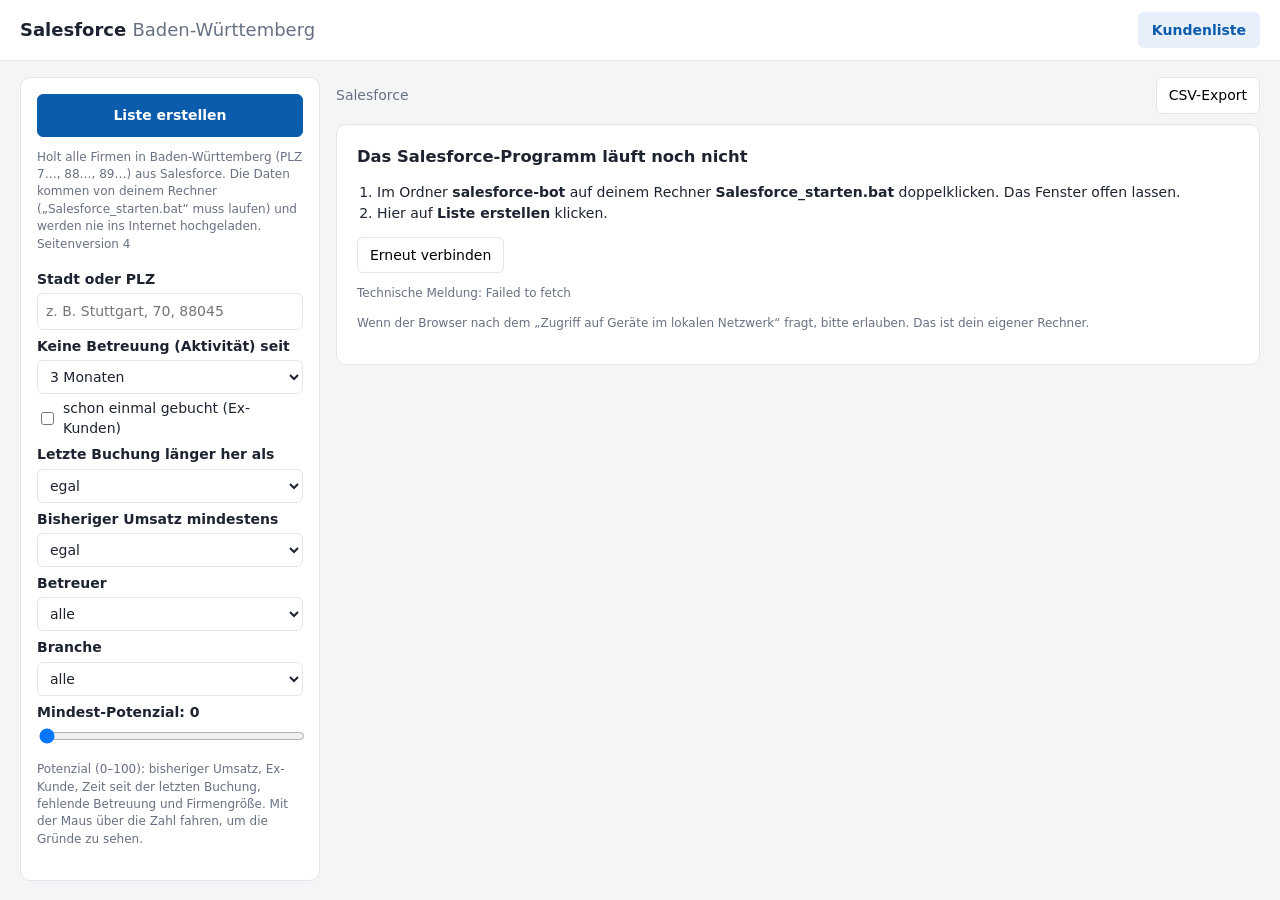
==== salesforce-bot/ui/index.html @ a7c60b18 "Local Salesforce page served by server.py (no GitHub Pages needed) Co-Authored-By: Claude Sonnet 5.5" ====
<!doctype html>
<html lang="de">
<head>
  <meta charset="utf-8">
  <meta name="viewport" content="width=device-width, initial-scale=1">
  <title>Salesforce-Liste</title>
  <link rel="stylesheet" href="style.css">
</head>
<body>
<header>
  <h1>Salesforce <span>Baden-Württemberg</span></h1>
  <nav id="tabs"><button class="active">Kundenliste</button></nav>
</header>
<div class="layout">
  <aside>
    <section>
      <button class="primary" id="sf-run">Liste erstellen</button>
      <button id="sf-login" hidden style="width:100%;margin-top:8px">Bei Salesforce einloggen</button>
      <div class="stand" id="sf-info"></div>
      <p class="hint">Holt alle Firmen in Baden-Württemberg (PLZ 7…, 88…, 89…) aus Salesforce. Die Daten kommen von deinem Rechner („Salesforce_starten.bat“ muss laufen) und werden nie ins Internet hochgeladen. <span id="sf-version">Seitenversion 4</span></p>
    </section>

    <section id="sf-filters">
      <label for="sf-text">Stadt oder PLZ</label>
      <input type="search" id="sf-text" placeholder="z. B. Stuttgart, 70, 88045">
      <label for="sf-idle">Keine Betreuung (Aktivität) seit</label>
      <select id="sf-idle">
        <option value="0">egal</option>
        <option value="1">1 Monat</option>
        <option value="2">2 Monaten</option>
        <option value="3" selected>3 Monaten</option>
        <option value="6">6 Monaten</option>
        <option value="12">12 Monaten</option>
      </select>
      <label class="check"><input type="checkbox" id="sf-booked"> schon einmal gebucht (Ex-Kunden)</label>
      <label for="sf-lastbook">Letzte Buchung länger her als</label>
      <select id="sf-lastbook">
        <option value="0">egal</option>
        <option value="6">6 Monate</option>
        <option value="12">12 Monate</option>
        <option value="24">24 Monate</option>
      </select>
      <label for="sf-minrev">Bisheriger Umsatz mindestens</label>
      <select id="sf-minrev">
        <option value="0">egal</option>
        <option value="1000">1.000 €</option>
        <option value="10000">10.000 €</option>
        <option value="50000">50.000 €</option>
        <option value="100000">100.000 €</option>
      </select>
      <label for="sf-owner">Betreuer</label>
      <select id="sf-owner"><option value="">alle</option></select>
      <label for="sf-branche">Branche</label>
      <select id="sf-branche"><option value="">alle</option></select>
      <label for="sf-minscore">Mindest-Potenzial: <b id="sf-minscore-val">0</b></label>
      <input type="range" id="sf-minscore" min="0" max="100" step="5" value="0">
      <p class="hint">Potenzial (0–100): bisheriger Umsatz, Ex-Kunde, Zeit seit der letzten Buchung, fehlende Betreuung und Firmengröße. Mit der Maus über die Zahl fahren, um die Gründe zu sehen.</p>
    </section>

  </aside>
  <main>
    <div class="toolbar">
      <div id="summary">Noch keine Liste erstellt.</div>
      <div class="actions"><button id="export">CSV-Export</button></div>
    </div>
    <div id="status-msg" hidden></div>
    <div id="results"></div>
  </main>
</div>
<script src="shim.js"></script>
<script src="salesforce.js"></script>
<script>
  document.getElementById("export").onclick = exportSalesforce;
  state.tab = "salesforce";
  render();
</script>
</body>
</html>
---- salesforce-bot/ui/style.css ----
:root {
  --bg: #f4f5f7;
  --panel: #ffffff;
  --text: #1d2330;
  --muted: #687083;
  --line: #e2e5ea;
  --accent: #0b5cad;
  --accent-soft: #e6effa;
  --good: #1f7a3d;
  --good-soft: #e3f4e8;
  --warn: #9a5b00;
  --warn-soft: #fdf1dc;
  --bad: #b3261e;
}
* { box-sizing: border-box; }
body { margin: 0; font: 14px/1.45 system-ui, -apple-system, "Segoe UI", Roboto, sans-serif; background: var(--bg); color: var(--text); }
header { display: flex; align-items: center; justify-content: space-between; flex-wrap: wrap; gap: 12px; padding: 12px 20px; background: var(--panel); border-bottom: 1px solid var(--line); position: sticky; top: 0; z-index: 1000; }
h1 { font-size: 18px; margin: 0; }
h1 span { color: var(--muted); font-weight: 500; }
#tabs { display: flex; gap: 4px; flex-wrap: wrap; }
#tabs button { border: 0; background: none; padding: 8px 14px; border-radius: 6px; font: inherit; cursor: pointer; color: var(--muted); }
#tabs button.active { background: var(--accent-soft); color: var(--accent); font-weight: 600; }

.layout { display: grid; grid-template-columns: 300px 1fr; gap: 16px; padding: 16px 20px; }
@media (max-width: 860px) { .layout { grid-template-columns: 1fr; padding: 12px 16px; } }

aside { background: var(--panel); border: 1px solid var(--line); border-radius: 10px; padding: 16px; align-self: start; position: sticky; top: 70px; max-height: calc(100vh - 90px); overflow: auto; }
aside section { margin-bottom: 16px; }
aside label { display: block; font-weight: 600; margin: 6px 0 4px; }
aside label.check { font-weight: 400; display: flex; gap: 6px; align-items: center; margin: 4px 0; }
aside label.small { font-size: 12px; color: var(--muted); }
select, input[type=search], textarea { width: 100%; padding: 7px 8px; border: 1px solid var(--line); border-radius: 6px; font: inherit; background: #fff; color: inherit; }
input[type=range] { width: 100%; }
.checklist { max-height: 260px; overflow: auto; border: 1px solid var(--line); border-radius: 6px; padding: 6px 8px; }
.checklist label { font-weight: 400; display: flex; gap: 6px; align-items: center; margin: 3px 0; }
.row-between { display: flex; justify-content: space-between; align-items: baseline; }
.links { font-size: 12px; }
a { color: var(--accent); }
button { font: inherit; padding: 7px 12px; border: 1px solid var(--line); background: #fff; border-radius: 6px; cursor: pointer; }
button:hover { border-color: var(--accent); }
button.primary { width: 100%; background: var(--accent); color: #fff; border-color: var(--accent); font-weight: 600; padding: 10px; }
button:disabled { opacity: .6; cursor: wait; }
.hint { font-size: 12px; color: var(--muted); }

main { min-width: 0; }
.toolbar { display: flex; justify-content: space-between; align-items: center; gap: 8px; flex-wrap: wrap; margin-bottom: 10px; }
.actions { display: flex; gap: 6px; }
#summary { color: var(--muted); }
#summary b { color: var(--text); }
#map { height: 380px; border-radius: 10px; border: 1px solid var(--line); margin-bottom: 12px; }
#status-msg { padding: 12px; border-radius: 8px; background: var(--warn-soft); color: var(--warn); margin-bottom: 12px; }
#status-msg.loading { background: var(--accent-soft); color: var(--accent); }

.table-wrap { background: var(--panel); border: 1px solid var(--line); border-radius: 10px; overflow-x: auto; }
table { border-collapse: collapse; width: 100%; }
th, td { text-align: left; padding: 9px 10px; border-bottom: 1px solid var(--line); vertical-align: top; }
th { font-size: 12px; text-transform: uppercase; letter-spacing: .03em; color: var(--muted); background: #fafbfc; position: sticky; top: 0; cursor: pointer; white-space: nowrap; }
tr:last-child td { border-bottom: 0; }
td.name { font-weight: 600; min-width: 180px; }
td .sub { font-weight: 400; color: var(--muted); font-size: 12px; }
td.contact a { display: block; white-space: nowrap; max-width: 220px; overflow: hidden; text-overflow: ellipsis; }
td textarea { min-width: 160px; min-height: 34px; font-size: 13px; resize: vertical; }
td select { min-width: 120px; }
.score { display: inline-block; min-width: 36px; text-align: center; padding: 2px 6px; border-radius: 12px; font-weight: 700; background: var(--accent-soft); color: var(--accent); }
.score.high { background: var(--good-soft); color: var(--good); }
.score.low { background: #eef0f3; color: var(--muted); }
.badge { display: inline-block; font-size: 11px; font-weight: 600; padding: 1px 6px; border-radius: 10px; margin: 2px 4px 0 0; }
.badge.new { background: var(--good-soft); color: var(--good); }
.badge.fresh { background: var(--accent); color: #fff; }
.badge.chain { background: #eef0f3; color: var(--muted); }
.badge.topic { background: var(--warn-soft); color: var(--warn); }
.more { padding: 12px; text-align: center; }

.news-list { display: grid; gap: 10px; }
.news-item { background: var(--panel); border: 1px solid var(--line); border-radius: 10px; padding: 12px 14px; display: flex; justify-content: space-between; gap: 12px; align-items: flex-start; }
.news-item a.title { font-weight: 600; text-decoration: none; color: var(--text); }
.news-item a.title:hover { color: var(--accent); }
.news-item .meta { color: var(--muted); font-size: 12px; margin-top: 4px; }
.empty { background: var(--panel); border: 1px dashed var(--line); border-radius: 10px; padding: 30px; text-align: center; color: var(--muted); }

[hidden] { display: none !important; }
.stand { font-size: 12px; color: var(--muted); margin-top: 8px; }
.backup { display: flex; gap: 6px; flex-wrap: wrap; margin-top: 8px; }
.backup button, .backup label.btn { font-size: 12px; padding: 5px 8px; border: 1px solid var(--line); border-radius: 6px; background: #fff; cursor: pointer; font-weight: 400; margin: 0; }
.checklist .count { margin-left: auto; color: var(--muted); font-size: 12px; font-variant-numeric: tabular-nums; }
.media-groups { margin: 2px 0 6px; }
td.near { min-width: 150px; font-variant-numeric: tabular-nums; }
.near-btn { all: unset; cursor: pointer; display: block; padding: 4px 6px; margin: -4px -6px; border-radius: 6px; }
.near-btn:hover, .near-btn:focus-visible { background: var(--accent-soft); outline: none; }
.near-btn::after { content: " ▸"; color: var(--accent); }
.near-btn.open::after { content: " ▾"; }
tr.near-detail td { background: #f7f9fc; padding: 0; }
.near-box { position: sticky; left: 0; box-sizing: border-box; width: var(--wrap-w, 100%); padding: 10px 14px 14px; }
.near-head { display: flex; justify-content: space-between; align-items: center; gap: 8px; flex-wrap: wrap; margin-bottom: 6px; }
.near-list { list-style: none; margin: 0; padding: 0; display: grid; gap: 4px; }
.near-list li { display: grid; grid-template-columns: 64px 150px 1fr auto; gap: 10px; align-items: baseline; padding: 4px 0; border-bottom: 1px solid var(--line); }
.near-list li:last-child { border-bottom: 0; }
.near-list .dist { font-weight: 700; font-variant-numeric: tabular-nums; }
.near-list .links a { margin-left: 8px; white-space: nowrap; }
.badge.digital { background: #f1e8fb; color: #6a1fb0; }
.badge.classic { background: #fdece3; color: #b23c08; }
@media (max-width: 700px) { .near-list li { grid-template-columns: 56px 1fr; } .near-list .where, .near-list .links { grid-column: 1 / -1; } }
#map, #queue { scroll-margin-top: 80px; }
.pitch-btn { display: block; margin-bottom: 4px; padding: 4px 10px; font-size: 13px; font-weight: 600; color: var(--accent); border-color: var(--accent); background: var(--accent-soft); white-space: nowrap; }
.pitch-btn:hover { background: var(--accent); color: #fff; }

/* Eigene Leads aus Fotos */
.photo-drop { display: block; border: 2px dashed var(--accent); border-radius: 10px; padding: 16px; text-align: center; cursor: pointer; background: var(--accent-soft); color: var(--accent); font-weight: 400 !important; }
.photo-drop b { display: block; font-size: 15px; margin-bottom: 4px; }
.photo-drop span { font-size: 12px; color: var(--muted); }
.photo-drop.over, .photo-drop:hover { background: #d6e5f7; }
#queue { display: grid; gap: 10px; margin-bottom: 14px; }
.queue-head { display: flex; gap: 8px; align-items: baseline; }
.queue-head .sub { color: var(--muted); font-size: 12px; }
.job { display: grid; grid-template-columns: 180px 1fr; gap: 14px; background: var(--panel); border: 1px solid var(--line); border-radius: 10px; padding: 12px; }
.job img, .job .ph { width: 100%; border-radius: 8px; display: block; background: #eef0f3; min-height: 120px; object-fit: cover; }
.job-body { min-width: 0; display: grid; gap: 10px; align-content: start; }
.job .progress { font-weight: 600; color: var(--accent); }
.job .error { color: var(--bad); }
.job .found .badge { font-size: 12px; }
.job .cands .label { font-weight: 600; margin-bottom: 4px; }
.job .cands .check { display: flex; gap: 8px; align-items: baseline; margin: 3px 0; }
.job .sub { color: var(--muted); font-size: 12px; }
.job .form { display: grid; grid-template-columns: repeat(auto-fill, minmax(200px, 1fr)); gap: 8px; }
.job .form label { font-size: 12px; color: var(--muted); display: grid; gap: 2px; }
.job .form input, .job .form select { width: 100%; padding: 6px 8px; border: 1px solid var(--line); border-radius: 6px; font: inherit; font-size: 14px; color: var(--text); background: #fff; }
.job details pre { white-space: pre-wrap; font-size: 12px; background: #f7f9fc; padding: 8px; border-radius: 6px; max-height: 200px; overflow: auto; margin: 6px 0 0; }
.job details summary { cursor: pointer; color: var(--muted); font-size: 12px; }
.job-actions { display: flex; gap: 8px; flex-wrap: wrap; }
.job-actions .pitch-btn { display: inline-block; margin: 0; padding: 7px 14px; }
@media (max-width: 700px) { .job { grid-template-columns: 1fr; } .job img { max-height: 220px; } }
img.thumb { display: block; width: 72px; height: 54px; object-fit: cover; border-radius: 6px; margin-bottom: 4px; }
.badge.foto { background: #e8f3f1; color: #0f6b5c; }
.del-btn { display: block; margin-top: 4px; padding: 3px 8px; font-size: 12px; color: var(--bad); }

.sf-empty { background: var(--panel); border: 1px solid var(--line); border-radius: 10px; padding: 20px; }
.sf-empty h3 { margin: 0 0 8px; }
.sf-empty ol { padding-left: 20px; }
.sf-log { background: #f4f5f7; padding: 10px; border-radius: 6px; max-height: 240px; overflow: auto; white-space: pre-wrap; font-size: 12px; }
.sf-warn, .warn { color: var(--warn); }
.sf-warn { background: var(--warn-soft); padding: 10px 12px; border-radius: 8px; margin-bottom: 10px; }
.stand.warn { color: var(--warn); }
.sf-ok { background: var(--good-soft); color: var(--good); padding: 10px 12px; border-radius: 8px; margin-bottom: 10px; }
.sf-banner { margin-bottom: 12px; }
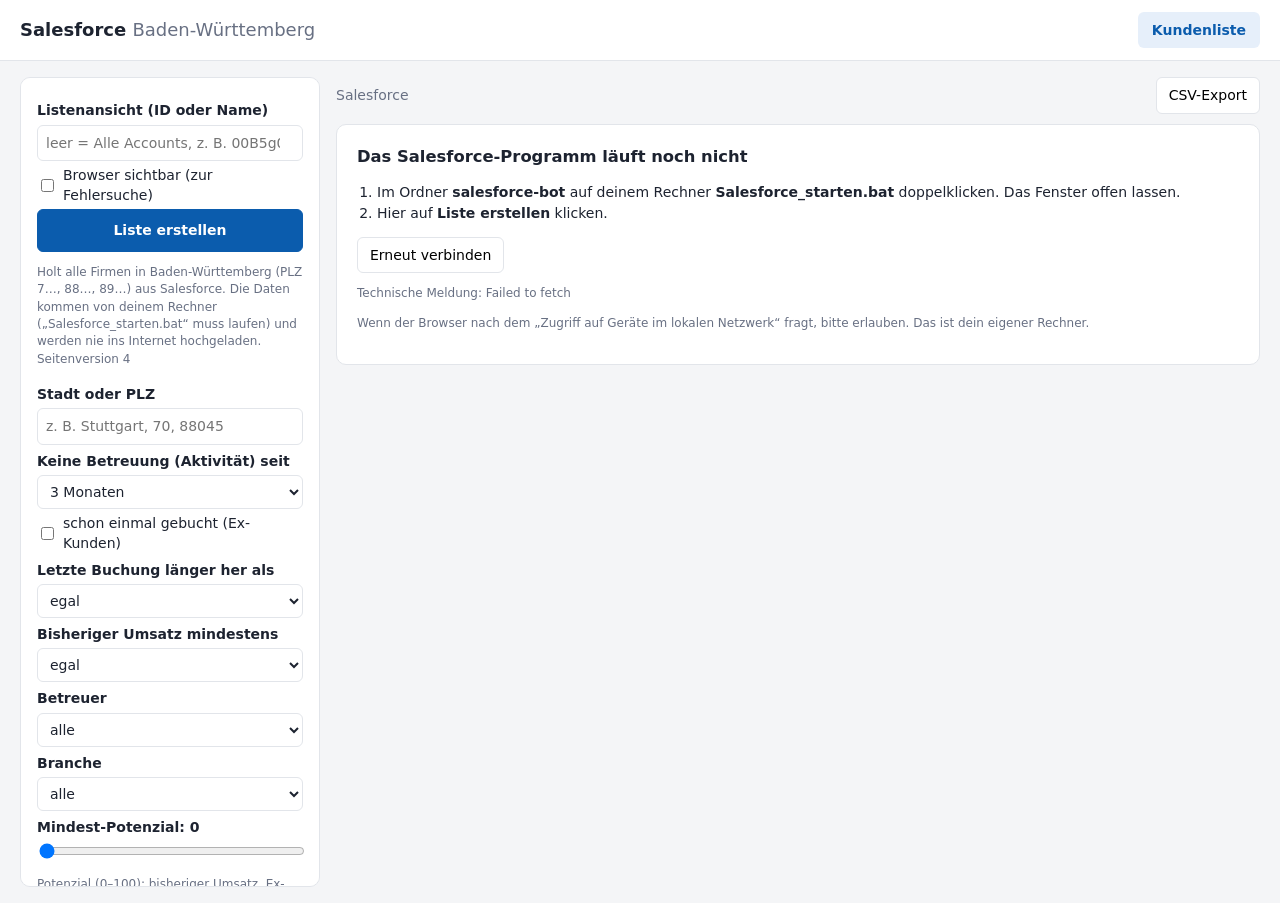
==== commit 638d7388: "Field for list view ID, headed checkbox, screenshot+URL on list-view errors, passkey prompt skip; dr" ====
--- a/salesforce-bot/ui/index.html
+++ b/salesforce-bot/ui/index.html
@@ -14,6 +14,9 @@
 <div class="layout">
   <aside>
     <section>
+      <label for="sf-liste">Listenansicht (ID oder Name)</label>
+      <input type="search" id="sf-liste" placeholder="leer = Alle Accounts, z. B. 00B5g00000AbCdE">
+      <label class="check"><input type="checkbox" id="sf-headed"> Browser sichtbar (zur Fehlersuche)</label>
       <button class="primary" id="sf-run">Liste erstellen</button>
       <button id="sf-login" hidden style="width:100%;margin-top:8px">Bei Salesforce einloggen</button>
       <div class="stand" id="sf-info"></div>
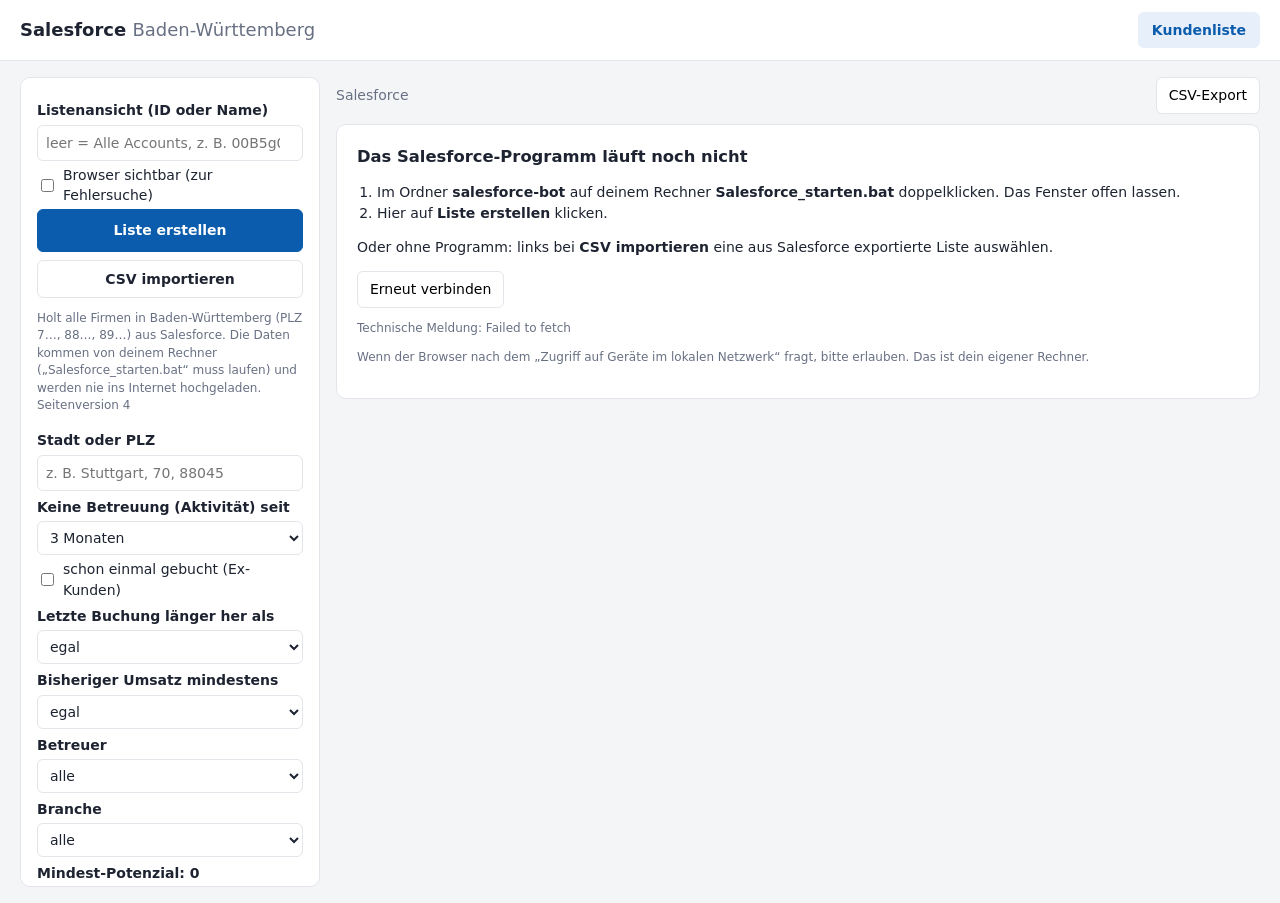
==== commit f6f9d48f: "UI: CSV import for exported Salesforce reports/lists Co-Authored-By: Claude Sonnet 5.5 <noreply@anth" ====
--- a/salesforce-bot/ui/index.html
+++ b/salesforce-bot/ui/index.html
@@ -19,6 +19,8 @@
       <label class="check"><input type="checkbox" id="sf-headed"> Browser sichtbar (zur Fehlersuche)</label>
       <button class="primary" id="sf-run">Liste erstellen</button>
       <button id="sf-login" hidden style="width:100%;margin-top:8px">Bei Salesforce einloggen</button>
+      <label class="btn sf-csv" for="sf-csv" style="display:block;text-align:center">CSV importieren</label>
+      <input type="file" id="sf-csv" accept=".csv,text/csv" hidden>
       <div class="stand" id="sf-info"></div>
       <p class="hint">Holt alle Firmen in Baden-Württemberg (PLZ 7…, 88…, 89…) aus Salesforce. Die Daten kommen von deinem Rechner („Salesforce_starten.bat“ muss laufen) und werden nie ins Internet hochgeladen. <span id="sf-version">Seitenversion 4</span></p>
     </section>
--- a/salesforce-bot/ui/style.css
+++ b/salesforce-bot/ui/style.css
@@ -142,3 +142,5 @@
 .stand.warn { color: var(--warn); }
 .sf-ok { background: var(--good-soft); color: var(--good); padding: 10px 12px; border-radius: 8px; margin-bottom: 10px; }
 .sf-banner { margin-bottom: 12px; }
+aside label.btn.sf-csv { font-weight: 600; padding: 8px; border: 1px solid var(--line); border-radius: 6px; background: #fff; cursor: pointer; margin: 8px 0 0; }
+aside label.btn.sf-csv:hover { border-color: var(--accent); }
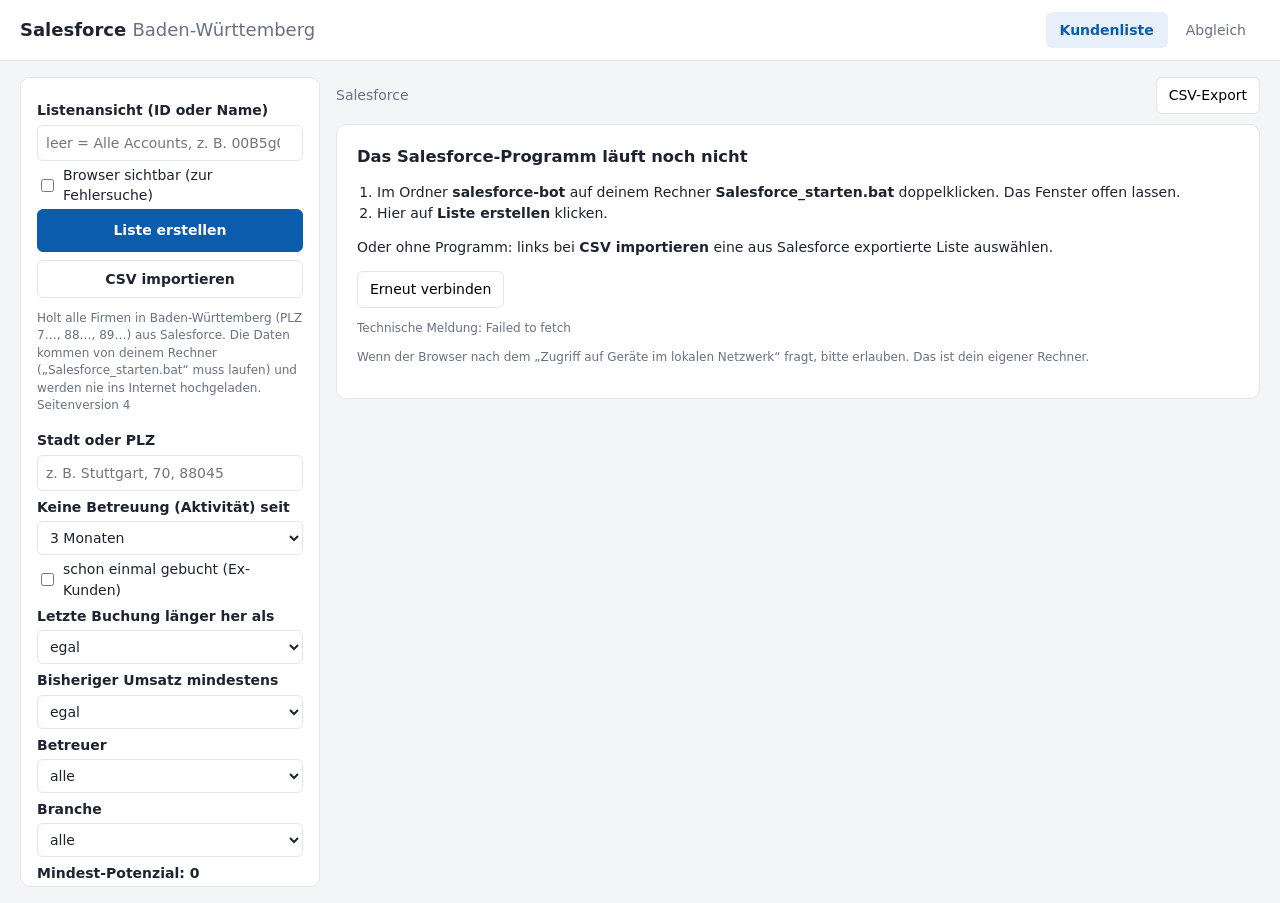
==== commit d12738e4: "Add Salesforce lead check (search accounts by name, read owner and last activity) and local Abgleich" ====
--- a/salesforce-bot/ui/index.html
+++ b/salesforce-bot/ui/index.html
@@ -9,7 +9,7 @@
 <body>
 <header>
   <h1>Salesforce <span>Baden-Württemberg</span></h1>
-  <nav id="tabs"><button class="active">Kundenliste</button></nav>
+  <nav id="tabs"><button class="active">Kundenliste</button><a href="/abgleich.html"><button>Abgleich</button></a></nav>
 </header>
 <div class="layout">
   <aside>
--- a/salesforce-bot/ui/style.css
+++ b/salesforce-bot/ui/style.css
@@ -144,3 +144,4 @@
 .sf-banner { margin-bottom: 12px; }
 aside label.btn.sf-csv { font-weight: 600; padding: 8px; border: 1px solid var(--line); border-radius: 6px; background: #fff; cursor: pointer; margin: 8px 0 0; }
 aside label.btn.sf-csv:hover { border-color: var(--accent); }
+.badge.taken { background: #fde8e6; color: var(--bad); }
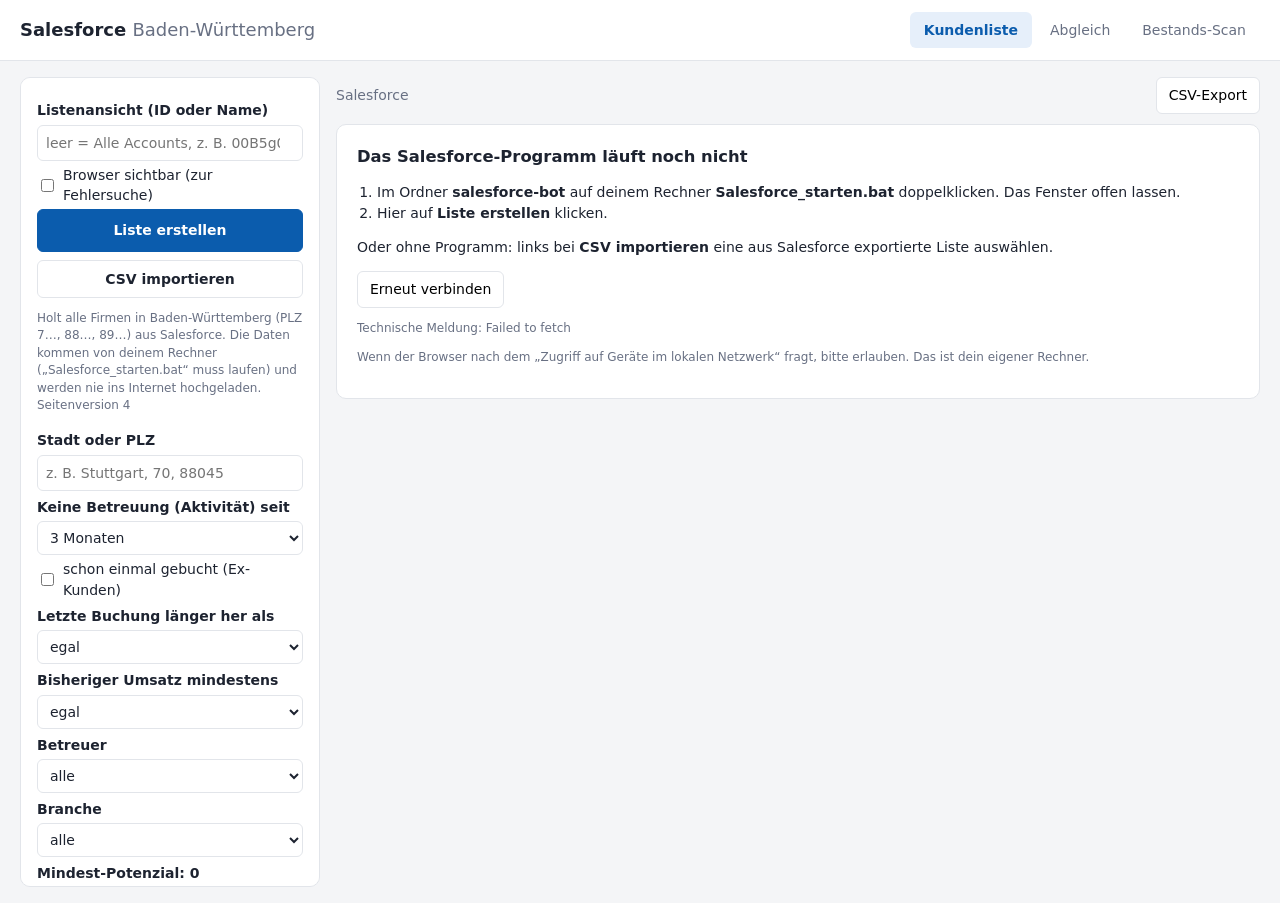
==== commit 79ad3be6: "Add overnight inventory scan (list accounts by PLZ prefix, read contact data), diagnose with scoped " ====
--- a/salesforce-bot/ui/index.html
+++ b/salesforce-bot/ui/index.html
@@ -9,7 +9,7 @@
 <body>
 <header>
   <h1>Salesforce <span>Baden-Württemberg</span></h1>
-  <nav id="tabs"><button class="active">Kundenliste</button><a href="/abgleich.html"><button>Abgleich</button></a></nav>
+  <nav id="tabs"><button class="active">Kundenliste</button><a href="/abgleich.html"><button>Abgleich</button></a><a href="/scan.html"><button>Bestands-Scan</button></a></nav>
 </header>
 <div class="layout">
   <aside>
